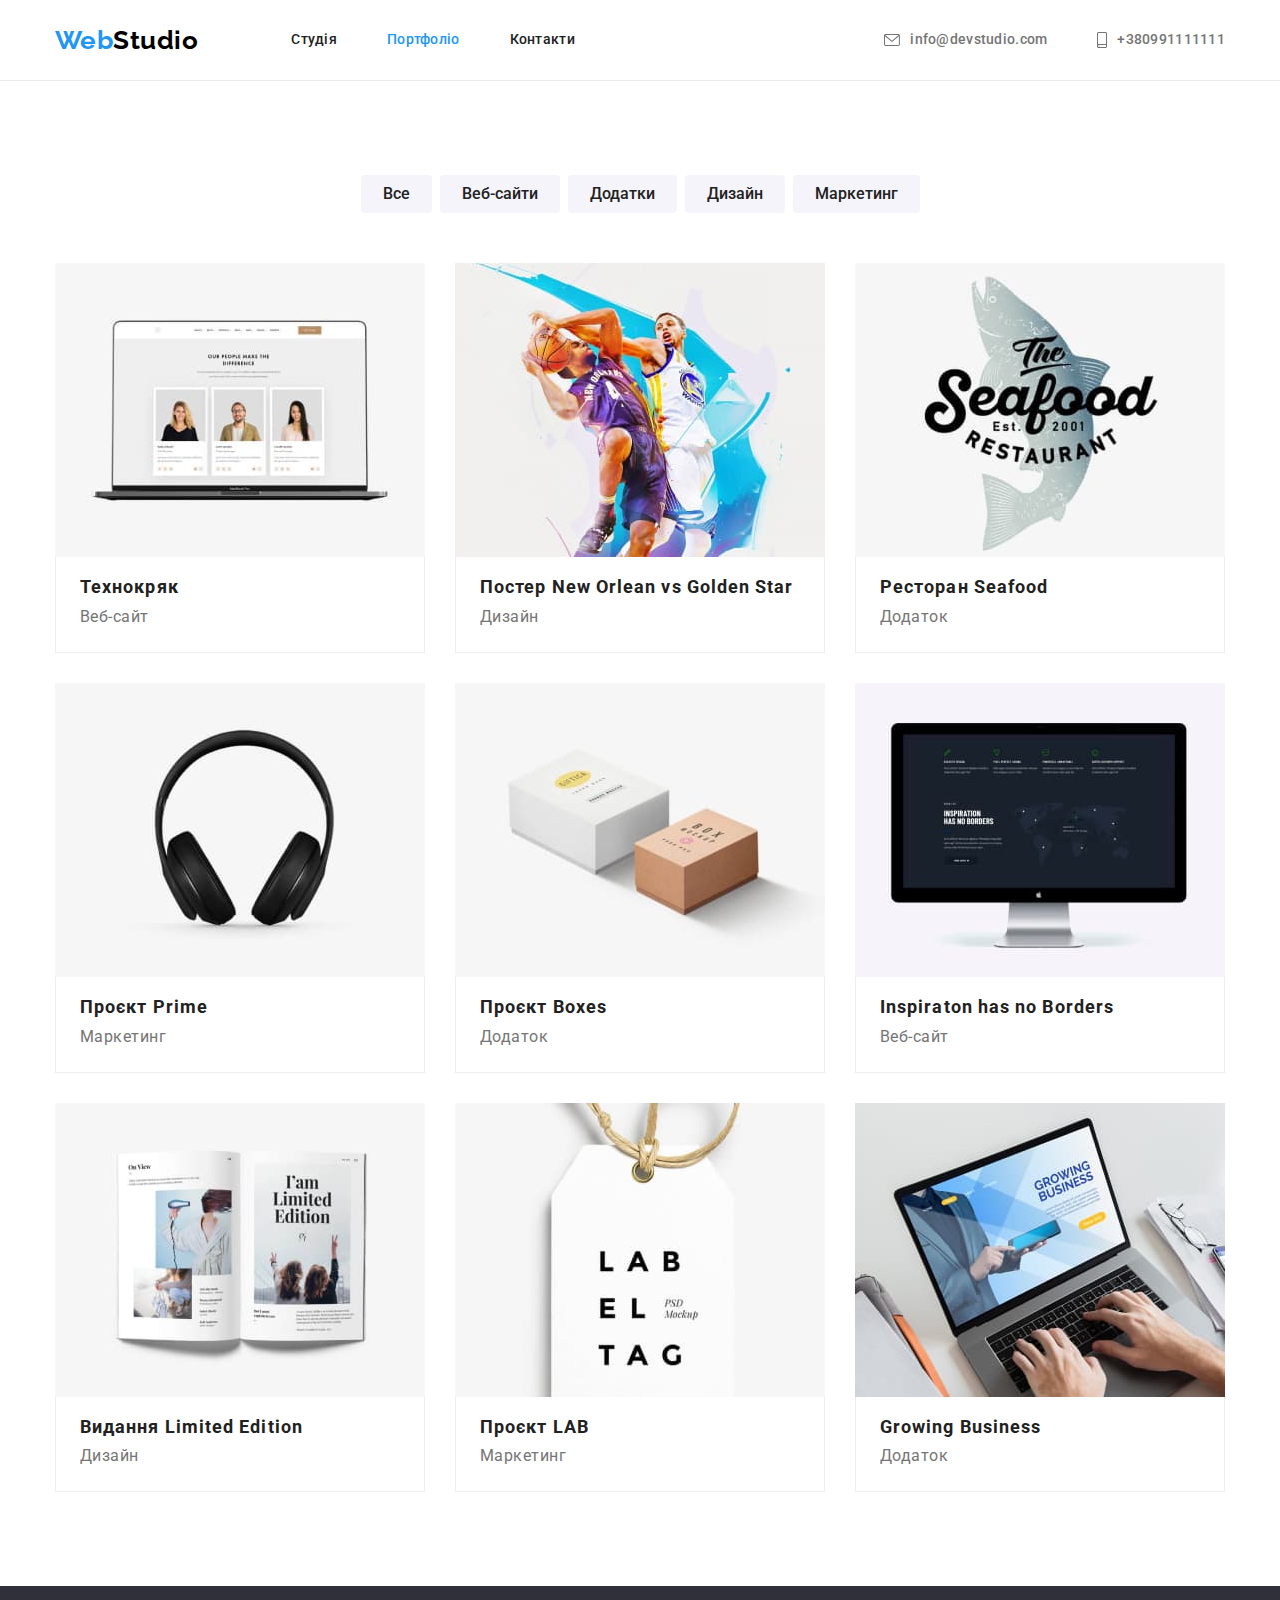
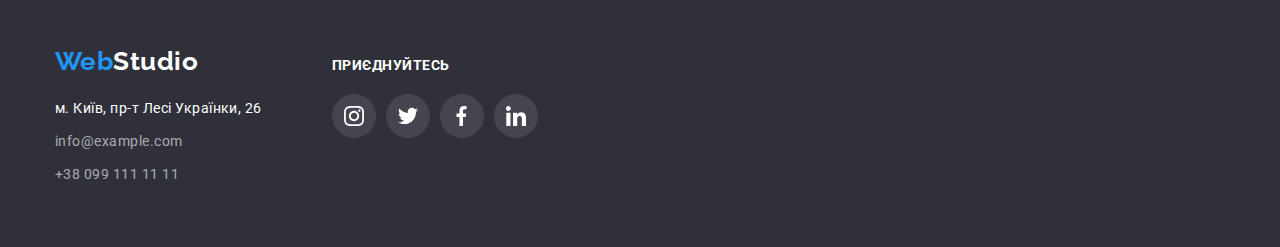
==== portfolio.html @ 83c0028f "1" ====
<!DOCTYPE html>
<html lang="uk">
  <head>
    <meta charset="UTF-8" />
    <meta http-equiv="X-UA-Compatible" content="IE=edge" />
    <meta name="viewport" content="width=device-width, initial-scale=1.0" />
    <title>Document</title>
    <link rel="preconnect" href="https://fonts.googleapis.com" />
    <link rel="preconnect" href="https://fonts.gstatic.com" crossorigin />
    <link
      href="https://fonts.googleapis.com/css2?family=Raleway:wght@400;700&family=Roboto:wght@400;500;700;900&display=swap"
      rel="stylesheet"
    />
    <link
      rel="stylesheet"
      href="https://cdnjs.cloudflare.com/ajax/libs/modern-normalize/1.1.0/modern-normalize.min.css"
    />
    <link rel="stylesheet" href="./css/styles.css" />
  </head>
  <body class="body">
    <!--Шапка-->
    <header class="header">
      <div class="header-block container">
        <nav class="nav">
          <a class="logo" href="./index.html"
            ><span class="logo-main">Web</span>Studio</a
          >
          <ul class="header-list list">
            <li class="header-list-item">
              <a href="./index.html" class="header-link">Студія</a>
            </li>
            <li class="header-list-item">
              <a href="./portfolio.html" class="header-link current"
                >Портфоліо</a
              >
            </li>
            <li class="header-list-item">
              <a href="" class="header-link">Контакти</a>
            </li>
          </ul>
        </nav>
        <ul class="header-seclist list">
          <li class="header-seclist-item">
            <a class="header-site" href="mailto:info@devstudio.com"
              >
              <svg class="header-icon">
                <use href="./img/icons.svg#envelope"></use>
              </svg>info@devstudio.com</a
            >
          </li>
          <li class="header-seclist-item">
            <a class="header-telephone" href="tel:+380991111111"
              >
              <svg class="header-icon-telephone">
                <use href="./img/icons.svg#smartphone"></use>
              </svg>+380991111111</a
            >
          </li>
        </ul>
      </div>
    </header>
    <!--Основа-->
    <main>
      <section class="section">
        <div class="container">
          <h1 class="portfolio">Портфоліо</h1>
          <ul class="portfolio-secbutton list">
            <li class="portfolio-secbutton-item">
              <button class="portfolio-button current" type="button">
                Все
              </button>
            </li>
            <li class="portfolio-secbutton-item">
              <button class="portfolio-button" type="button">Веб-сайти</button>
            </li>
            <li class="portfolio-secbutton-item">
              <button class="portfolio-button" type="button">Додатки</button>
            </li>
            <li class="portfolio-secbutton-item">
              <button class="portfolio-button" type="button">Дизайн</button>
            </li>
            <li class="portfolio-secbutton-item">
              <button class="portfolio-button" type="button">Маркетинг</button>
            </li>
          </ul>
          <ul class="portfolio-list list">
            <li class="portfolio-item">
              <a class="portfolio-link" href=""
                ><img
                  class="img"
                  src="img/img7.jpg"
                  alt="website"
                  width="370"
                />
                <div class="portfolio-block">
                  <h2 class="portfolio-title list">Технокряк</h2>
                  <p class="portfolio-text list">Веб-сайт</p>
                </div>
              </a>
            </li>
            <li class="portfolio-item">
              <a class="portfolio-link" href=""
                ><img
                  class="img"
                  src="img/img8.jpg"
                  alt="basketball"
                  width="370"
                />
                <div class="portfolio-block">
                  <h2 class="portfolio-title list">
                    Постер New Orlean vs Golden Star
                  </h2>
                  <p class="portfolio-text list">Дизайн</p>
                </div>
              </a>
            </li>
            <li class="portfolio-item">
              <a class="portfolio-link" href=""
                ><img class="img" src="img/img9.jpg" alt="fish" width="370" />
                <div class="portfolio-block">
                  <h2 class="portfolio-title list">Ресторан Seafood</h2>
                  <p class="portfolio-text list">Додаток</p>
                </div>
              </a>
            </li>
            <li class="portfolio-item">
              <a class="portfolio-link" href=""
                ><img
                  class="img"
                  src="img/img10.jpg"
                  alt="headphones"
                  width="370"
                />
                <div class="portfolio-block">
                  <h2 class="portfolio-title list">Проєкт Prime</h2>
                  <p class="portfolio-text list">Маркетинг</p>
                </div>
              </a>
            </li>
            <li class="portfolio-item">
              <a class="portfolio-link" href=""
                ><img class="img" src="img/img11.jpg" alt="boxes" width="370" />
                <div class="portfolio-block">
                  <h2 class="portfolio-title list">Проєкт Boxes</h2>
                  <p class="portfolio-text list">Додаток</p>
                </div>
              </a>
            </li>
            <li class="portfolio-item">
              <a class="portfolio-link" href=""
                ><img
                  class="img"
                  src="img/img12.jpg"
                  alt="screen"
                  width="370"
                />
                <div class="portfolio-block">
                  <h2 class="portfolio-title list">
                    Inspiraton has no Borders
                  </h2>
                  <p class="portfolio-text list">Веб-сайт</p>
                </div>
              </a>
            </li>
            <li class="portfolio-item">
              <a class="portfolio-link" href=""
                ><img
                  class="img"
                  src="img/img13.jpg"
                  alt="magazine"
                  width="370"
                />
                <div class="portfolio-block">
                  <h2 class="portfolio-title list">Видання Limited Edition</h2>
                  <p class="portfolio-text list">Дизайн</p>
                </div>
              </a>
            </li>
            <li class="portfolio-item">
              <a class="portfolio-link" href=""
                ><img
                  class="img"
                  src="img/img14.jpg"
                  alt="necklace"
                  width="370"
                />
                <div class="portfolio-block">
                  <h2 class="portfolio-title list">Проєкт LAB</h2>
                  <p class="portfolio-text list">Маркетинг</p>
                </div>
              </a>
            </li>
            <li class="portfolio-item">
              <a class="portfolio-link" href=""
                ><img
                  class="img"
                  src="img/img15.jpg"
                  alt="laptop"
                  width="370"
                />
                <div class="portfolio-block">
                  <h2 class="portfolio-title list">Growing Business</h2>
                  <p class="portfolio-text list">Додаток</p>
                </div>
              </a>
            </li>
          </ul>
        </div>
      </section>
    </main>
    <!--Підвал-->
    <footer class="footer">
      <div class="container footer-sec">
        <div>
          <a class="footer-logo-main" href="./index.html"
            ><span class="footer-logo">Web</span>Studio</a
          >
          <address class="footer-block">
            <ul class="list">
              <li class="footer-list-item">
                <a
                  class="footer-address"
                  href="https://www.google.com/maps/place/%D0%B1%D1%83%D0%BB%D1%8C%D0%B2%D0%B0%D1%80+%D0%9B%D0%B5%D1%81%D1%96+%D0%A3%D0%BA%D1%80%D0%B0%D1%97%D0%BD%D0%BA%D0%B8,+26,+%D0%9A%D0%B8%D1%97%D0%B2,+02000/@50.4265807,30.5361971,17z/data=!3m1!4b1!4m5!3m4!1s0x40d4cf0e033ecbe9:0x57a4dffefec77da0!8m2!3d50.4265807!4d30.5383858"
                  >м. Київ, пр-т Лесі Українки, 26</a
                >
              </li>
              <li class="footer-list-item">
                <a class="footer-link" href="mailto:info@example.com"
                  >info@example.com</a
                >
              </li>
              <li class="footer-list-item">
                <a class="footer-telephone" href="tel:+380991111111"
                  >+38 099 111 11 11</a
                >
              </li>
            </ul>
          </address>
        </div>
        <div class="footer-invitation">
          <p class="footer-invitation-title list">Приєднуйтесь</h4>
          <ul class="icon-title list">
            <li class="list">
              <a class="icon-link" href="">
                <svg class="icon">
                  <use href="./img/icons.svg#instagram"></use>
                </svg>
              </a>
            </li>
            <li class="list">
              <a class="icon-link" href="">
                <svg class="icon">
                  <use href="./img/icons.svg#twitter"></use>
                </svg>
              </a>
            </li>
            <li class="list">
              <a class="icon-link" href="">
                <svg class="icon">
                  <use href="./img/icons.svg#facebook"></use>
                </svg>
              </a>
            </li>
            <li class="list">
              <a class="icon-link list" href="">
                <svg class="icon">
                  <use href="./img/icons.svg#linkedin"></use>
                </svg>
              </a>
            </li>
          </ul>
        </div>
      </div>
    </footer>
  </body>
</html>
---- css/styles.css ----
:root {
    --primary-bg-color: #FFFFFF;
    --secondary-bg-color: #F5F5F5;
    --thirdy-bg-color: #F5F4FA;
    --accent-bg-color: #2F303A;
    --primary-text-color: #000000;
    --secondary-text-color: #212121;
    --thirdy-text-color: #757575;
    --accent-text-color: #2196F3;
    --white-transparency: color rgba(255, 255, 255, 0.6);
    --white-color: #fff;
    --line-color: #ececec;
    --border-color: #eee;
    --border-dec-color: #AFB1B8;
    --hero-bg-color: #c4c4c4;
}


/* Основний колір тексту #000000 */

/* Другорядний колір тексту #212121 */

/* Акцентивний колір тексту #2196F3 */

/* Третьорядний колір тексту #757575 */

/* Білий з прозорістю 60% #000000 */

/* Колір фону основний білий #FFFFFF */

/* Колір фону другорядний білий #F5F5F5 */

/* Колір фону третьорядний білий ##F5F4FA */

/* Колір фону кольоровий #2F303A */

/* Колір лінії хедеру #ECECEC */

/* Studio CSS */

h1, h2, h3, h4, h5, h6, p {
    margin: 0
}


.list {
    list-style: none;
    margin: 0px;
    padding: 0px;
}

.container {
    width: 1200px;
    margin: 0 auto;
    margin-left: auto;
    margin-right: auto;
    padding-left: 15px;
    padding-right: 15px;
}

.section {
    padding-top: 94px;
    padding-bottom: 94px;
}

.section-employment, .section-clients {}

.body {
    background-color: var(--primary-bg-color);
    color: var(--primary-text-color);
    font-family: Roboto, sans-serif;
    letter-spacing: 0.03em;
}



/* header */

.header {
    background-color: var(--primary-bg-color);
    border-bottom: 1px solid var(--line-color);
}

.header-block {
    display: flex;
    align-items: center;
}

.nav {
    display: flex;
    align-items: center;
    color: var(--secondary-text-color);
}

.header-list {
    display: flex;
    margin-left: 93px;
}

.header-list-item {}

.header-list-item:not(:last-child) {
    margin-right: 50px;
}


.header-list link {

    color: var(--secondary-text-color);
}

.header-list .link:hover,
.header-list .link:focus,
.header-list .link:active {
    color: var(--accent-text-color);
}

.header-list .current {
    color: var(--accent-text-color)
}

.logo-main {
    color: var(--accent-text-color);
    font-family: Raleway, sans-serif;
    font-weight: 700;
    font-size: 26px;
    line-height: 1.19;
    text-decoration: none;
}

.logo {
    color: var(--primary-text-color);
    font-family: Raleway, sans-serif;
    font-weight: 700;
    font-size: 26px;
    line-height: 1.19;
    text-decoration: none;
}

.header-link {
    display: block;
    padding-top: 32px;
    padding-bottom: 32px;

    font-weight: 500;
    font-size: 14px;
    line-height: 1.14;
    letter-spacing: 0.02em;
    text-decoration: none;
    color: var(--secondary-text-color);

}

.header-link:hover,
.header-link:focus,
.header-link:active {
    color: var(--accent-text-color);
}



.header-seclist {
    display: flex;
    margin-left: auto;

}


.header-seclist-item:not(:last-child) {
    margin-right: 50px;
    display: flex;
}

.header-seclist-item {}

.header-site {
    display: flex;
    padding-top: 32px;
    padding-bottom: 32px;

    color: var(--thirdy-text-color);
    font-weight: 500;
    font-size: 14px;
    line-height: 1.14;
    letter-spacing: 0.02em;
    text-decoration: none;
    align-items: center;
}

.header-site:hover,
.header-site:focus,
.header-site:active {
    color: var(--accent-text-color);
}


.header-telephone {
    display: flex;
    padding-top: 32px;
    padding-bottom: 32px;

    color: var(--thirdy-text-color);
    font-weight: 500;
    font-size: 14px;
    line-height: 1.14;
    letter-spacing: 0.02em;
    text-decoration: none;
    align-items: center;
}

.header-telephone:hover,
.header-telephone:active {
    color: var(--accent-text-color);
}


.header-icon {
    width: 16px;
    height: 12px;
    margin-right: 10px;
    fill: currentColor;
}

.header-icon-telephone {
    width: 10px;
    height: 16px;
    margin-right: 10px;
    fill: currentColor;
}

.header-icon:hover,
.header-icon:active {
    fill: currentColor;
}

.header-icon-telephone:hover,
.header-icon-telephone:active {
    fill: currentColor;
}

/* main */
/* General */

.general {
    text-align: center;
    padding-top: 200px;
    padding-bottom: 200px;
    margin-left: auto;
    margin-right: auto;
    max-width: 1600px;
    height: 600px;
    background-color: var(--hero-bg-color);
    background-repeat: no-repeat;
    background-position: center;
    background-size: cover;
    background-image:
        linear-gradient(to right,
            rgba(47, 48, 58, 0.4),
            rgba(47, 48, 58, 0.4)),
        url("../img/mainimg.jpg");
}

.general-title {
    color: var(--white-color);
    font-weight: 900;
    font-size: 44px;
    line-height: 1.36;
    text-align: center;
    letter-spacing: 0.06em;
    text-transform: uppercase;
    margin-bottom: 30px;
    margin-top: 0;
}

.general-button {
    background-color: var(--accent-text-color);
    color: var(--white-color);
    font-weight: 700;
    font-size: 16px;
    line-height: 1.67;
    display: flex;
    align-items: center;
    text-align: center;
    letter-spacing: 0.06em;
    cursor: pointer;
    border-radius: 4px;
    padding: 10px 32px;
    display: inline-block;
    text-align: center;
    border: solid 1px transparent;
}

/* Features */

.features {}

.features-title {
    display: none;
}

.features-list {
    display: flex;
}

.features-list-item {
    width: 270px;
    margin-right: 30px;
}

.features-list-item:last-child {
    margin-bottom: 0px;
    margin-right: 0px;
}

.features-img {
    display: flex;
    width: 270px;
    height: 120px;
    margin-bottom: 30px;
    justify-content: center;
    align-items: center;
    background-color: var(--thirdy-bg-color);
}

.features-icon {
    display: block;
    width: 70px;
    height: 70px;
}



.features-list-title {
    color: var(--secondary-text-color);
    font-weight: 700;
    font-size: 14px;
    line-height: 1.14;
    text-transform: uppercase;
    margin-bottom: 10px;
}

.features-list-text {
    color: var(--thirdy-text-color);
    font-weight: 400;
    font-size: 14px;
    line-height: 1.71;
}

/* Сфери зайнятості */

.field-employment {}

.field-employment-title {
    color: var(--secondary-text-color);
    font-weight: 700;
    font-size: 36px;
    line-height: 1.17;
    text-align: center;
    margin-bottom: 50px;
    margin-top: 0px;
    padding-top: 0px;
}

.field-employment-list {
    display: flex;
    justify-content: space-between;
}

.field-employment-item {}

.field-employment-link {}

/* Komanda */

.team {
    background-color: var(--thirdy-bg-color);
}

.team-title {
    color: var(--secondary-text-color);
    font-weight: 700;
    font-size: 36px;
    line-height: 1.17;
    text-align: center;
    margin-bottom: 50px;
    margin-top: 0px;

}

.team-list {
    display: flex;
}

.team-item {
    background-color: var(--white-color);
    width: 270px;
    box-shadow: 0px 1px 3px 0px rgba(0, 0, 0, 0.3);
    border-radius: 4px;
}

.team-item:not(:last-child) {
    margin-right: 30px;
}

.img {
    display: block;
    max-width: 100%;
    height: auto;
}

.team-person {
    color: var(--secondary-text-color);
    font-weight: 500;
    font-size: 16px;
    line-height: 1.19;
    text-align: center;
    margin-top: 30px;
    margin-bottom: 10px;
}

.team-text {
    color: var(--thirdy-text-color);
    font-weight: 400;
    font-size: 16px;
    line-height: 1.19;
    text-align: center;
    margin-bottom: 16px;
}

.icon-list {
    display: flex;
    margin-bottom: 30px;
}

.icon-list-item:first-child {
    margin-left: 32px;
}

.icon-list-item {
    display: flex;
    fill: var(--white-color);
    justify-content: center;
    align-items: center;
    margin-right: 10px;

}

.icon-list-item:last-child {
    margin-right: 0px;
}

.team-icon-link {
    display: flex;
    width: 44px;
    height: 44px;
    fill: var(--white-color);
    border-radius: 50%;
    justify-content: center;
    align-items: center;
    color: var(--border-dec-color);

}

.team-icon-link:(:last-child) {
    margin-right: 0px;
}


.team-icon-link:hover,
.team-icon-link:active {
    color: var(--white-color);
    background-color: var(--accent-text-color);
}


.team-icon {
    display: block;
    fill: currentColor;
    width: 20px;
    height: 20px;
}

/* постійні клієнти */

.clients-title {
    font-weight: 700;
    font-size: 36px;
    line-height: 1.17;
    text-align: center;
    margin-bottom: 50px;
}

.clients-list {
    display: flex;
}

.clients-list-item {
    width: 170px;
    height: 92px;
}

.clients-list-item:not(:last-child) {
    margin-right: 30px;
}

.clients-link {
    display: flex;
    width: 100%;
    height: 100%;
    justify-content: center;
    align-items: center;
    fill: var(--border-dec-color);
    border: 1px solid var(--border-dec-color);
    border-radius: 4px;
    color: var(--border-dec-color)
}

.clients-link:hover,
.clients-link:active {
    fill: var(--accent-text-color);
    border: 1px solid var(--accent-text-color);
    color: var(--accent-text-color);
}


.clients-icon {
    width: 106px;
    height: 60px;
    fill: currentColor;
}

/* Футер */

.footer {
    background-color: var(--accent-bg-color);
    margin: auto;
    padding-top: 60px;
    padding-bottom: 60px;
}

.footer-sec {
    display: flex;
    align-items: baseline;
}

.footer-logo-main {
    color: var(--white-color);
    font-family: Raleway, sans-serif;
    font-weight: 700;
    font-size: 26px;
    line-height: 1.19;
    text-decoration: none;
    display: block;
}

.footer-logo {
    color: var(--accent-text-color);
    font-family: Raleway, sans-serif;
    font-weight: 700;
    font-size: 26px;
    line-height: 1.19;
    text-decoration: none;
}

.footer-block {
    margin-top: 20px;
    display: block;
}

.footer-list-item:not(:last-child) {
    margin-bottom: 9px;
}

.footer-address {
    color: var(--white-color);
    font-weight: 400;
    font-style: normal;
    font-size: 14px;
    line-height: 1.71;
    text-decoration: none;
}

.footer-address:hover,
.footer-address:focus,
.footer-address:active {
    color: var(--accent-text-color);
}

.footer-link {
    color: rgba(255, 255, 255, 0.6);
    font-style: normal;
    font-weight: 400;
    font-size: 14px;
    line-height: 1.71;
    text-decoration: none;
}

.footer-link:hover,
.footer-link:focus,
.footer-link:active {
    color: var(--accent-text-color);
}

.footer-telephone {
    color: rgba(255, 255, 255, 0.6);
    font-style: normal;
    font-weight: 400;
    font-size: 14px;
    line-height: 1.71;
    text-decoration: none;
}

.footer-telephone:hover,
.footer-telephone:focus,
.footer-telephone:active {
    color: var(--accent-text-color);
}

.footer-invitation {
    display: block;

    margin-left: 70px;

}


.footer-invitation-title {
    font-family: 'Roboto';
    font-style: normal;
    font-weight: 700;
    font-size: 14px;
    line-height: 1.14;
    text-transform: uppercase;
    color: var(--white-color);
    margin-bottom: 20px;
}

.icon-title {
    display: flex;
}

.icon-link {
    display: flex;
    width: 44px;
    height: 44px;
    fill: var(--white-color);
    border-radius: 50%;
    margin-right: 10px;
    background-color: rgba(255, 255, 255, 0.1);
    justify-content: center;
    align-items: center;

}

.icon {
    display: block;
    fill: var(--white-color);
    width: 20px;
    height: 20px;
}

.icon-link:hover,
.icon-link:active {
    background-color: var(--accent-text-color);
}

.icon:(:last-child) {
    margin-right: 0px;
}

.icon-list-item {}

.icon-link:not(:last-child) {
    margin-right: 10px;
}

/* Portfolio CSS */

.portfolio-button {
    color: var(--secondary-text-color);
    background-color: var(--thirdy-bg-color);
    font-weight: 500;
    font-size: 16px;
    line-height: 1.63;
    text-align: center;
    cursor: pointer;
    border-radius: 4px;
    border: transparent;
    padding: 6px 22px;

}

.portfolio-button:hover,
.portfolio-button:focus,
.portfolio-button:active {
    color: var(--white-color);
    background-color: var(--accent-text-color);
    box-shadow: 0px 4px 4px 0px rgba(0, 0, 0, 0.25);
}

.portfolio-secbutton {
    display: flex;
    justify-content: center;
    margin-bottom: 50px;
}

.portfolio-secbutton-item:not(:last-child) {
    margin-right: 8px;
}

.portfolio-secbutton-item {}

.portfolio-list {
    display: flex;
    flex-wrap: wrap;
}

.portfolio-item {
    margin-bottom: 30px;
    margin-right: 30px;

}

.portfolio-item:nth-child(3n) {
    margin-right: 0px;
}

.portfolio-item:nth-last-child(-n+3) {
    margin-bottom: 0px;
}

.portfolio-link {
    text-decoration: none;
    display: block;
}

.portfolio-link:hover,
.portfolio-link:focus {
    box-shadow: 0px 4px 4px 0px rgba(0, 0, 0, 0.25);
}


.portfolio-title {
    color: var(--secondary-text-color);
    text-decoration: none;
    font-style: normal;
    font-weight: 700;
    font-size: 18px;
    line-height: 1.5x;
    letter-spacing: 0.06em;
    margin-bottom: 4px;
}

.portfolio-text {
    color: var(--thirdy-text-color);
    text-decoration: none;
    font-style: normal;
    font-weight: 400;
    font-size: 16px;
    line-height: 1.88;
}

.portfolio-block {
    border-left: 1px solid var(--border-color);
    border-right: 1px solid var(--border-color);
    border-bottom: 1px solid var(--border-color);
    background-color: var(--primary-bg-color);
    padding: 20px 24px;
}

.portfolio {
    display: none;
    margin-bottom: 34px;
}
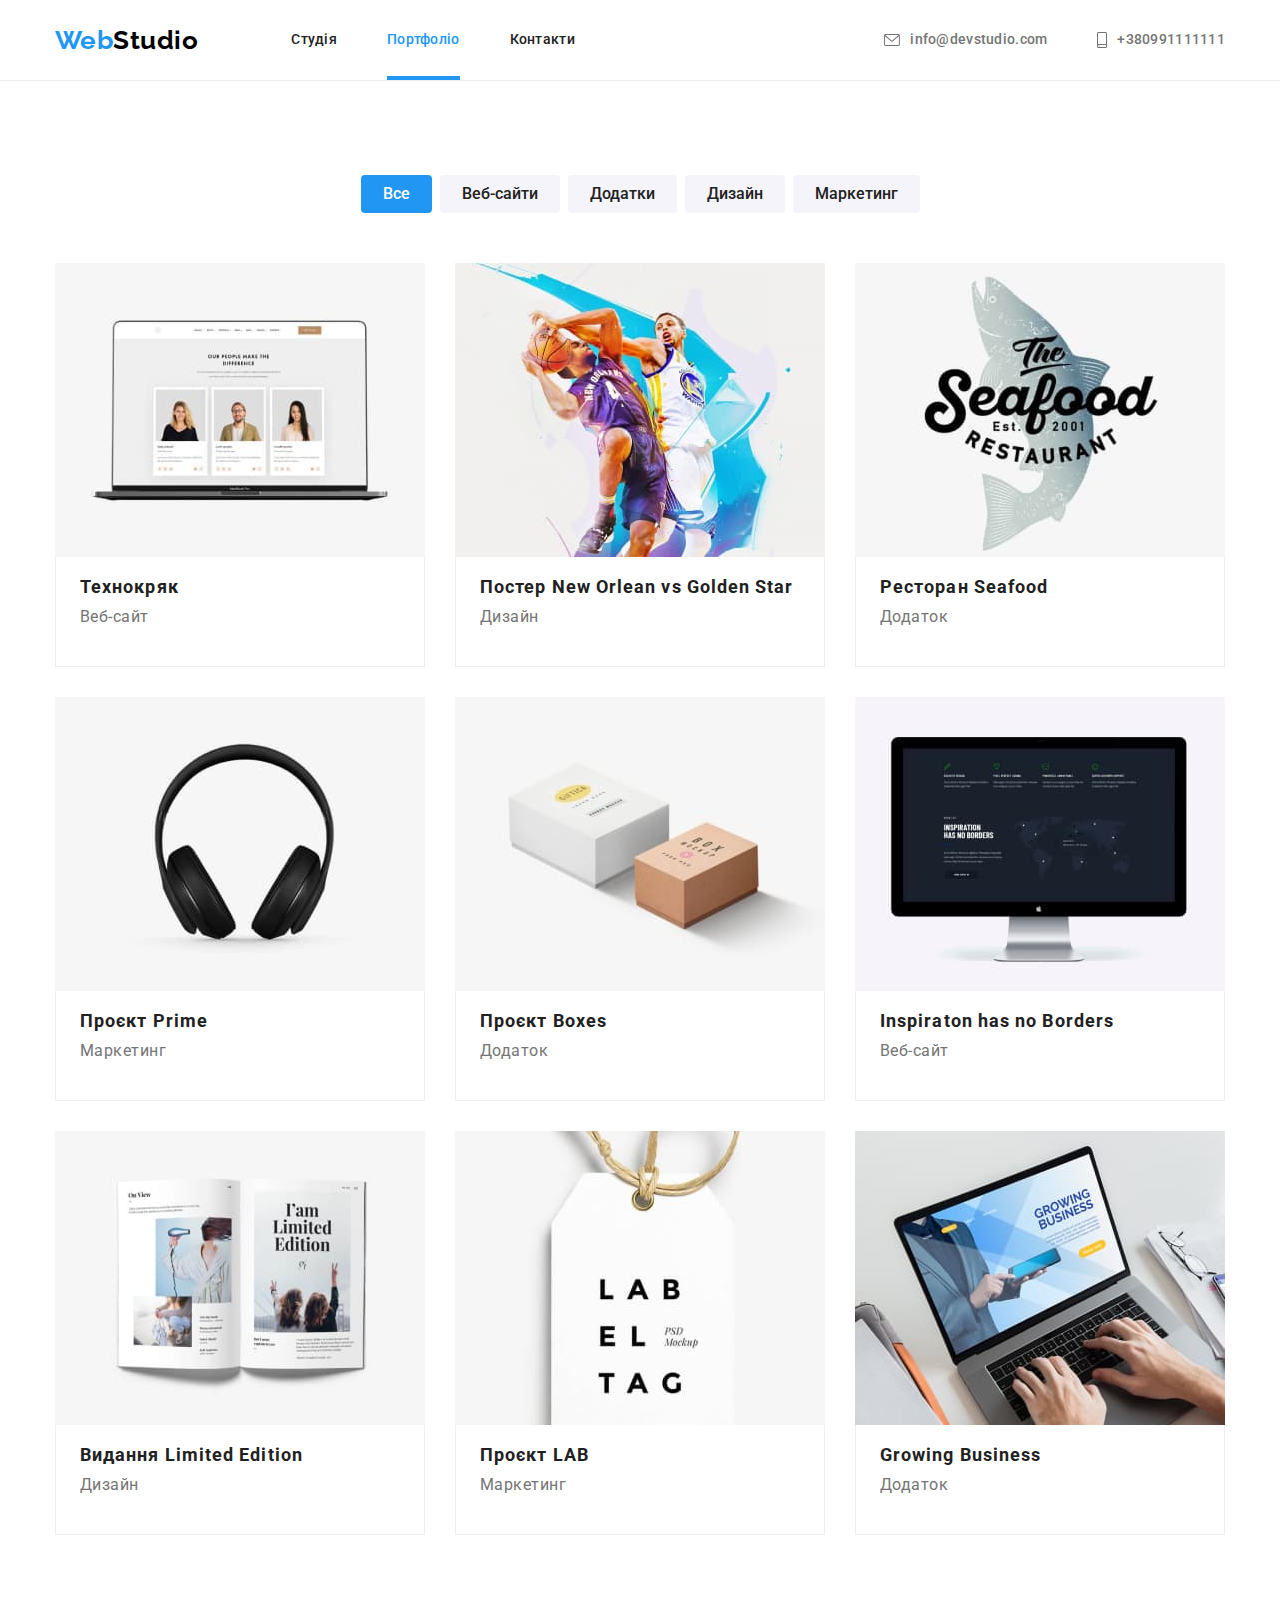
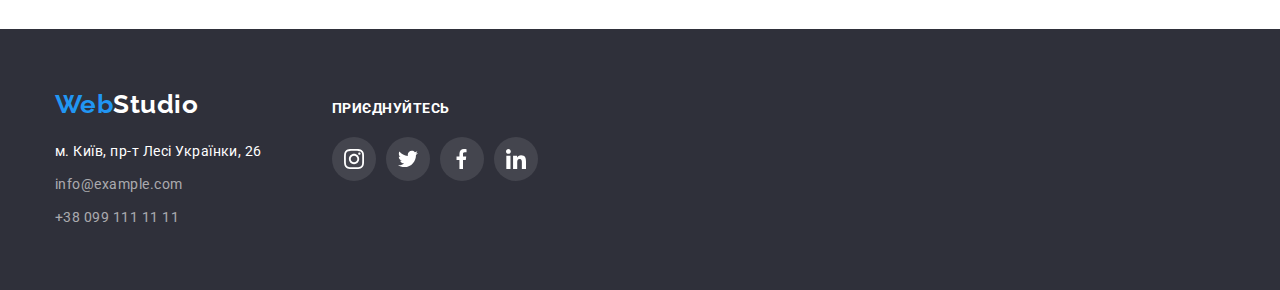
==== commit bd1f6102: "13.10" ====
--- a/portfolio.html
+++ b/portfolio.html
@@ -66,7 +66,7 @@
           <h1 class="portfolio">Портфоліо</h1>
           <ul class="portfolio-secbutton list">
             <li class="portfolio-secbutton-item">
-              <button class="portfolio-button current" type="button">
+              <button class="current-button portfolio-button " type="button">
                 Все
               </button>
             </li>
@@ -86,12 +86,17 @@
           <ul class="portfolio-list list">
             <li class="portfolio-item">
               <a class="portfolio-link" href=""
-                ><img
+                >
+                <div class="portfolio-overlay">
+                <img
                   class="img"
                   src="img/img7.jpg"
                   alt="website"
                   width="370"
-                />
+                /></div>
+                <div class="portfolio-under">
+                  <p class="portfolio-under-text">Ресурс пропонує комплексні пропозиції з різним рівнем функціоналу та сервісів. Все це дозволить відвідувачу отримати вичерпні відомості про компанію чи приватну особу.</p>
+                </div>
                 <div class="portfolio-block">
                   <h2 class="portfolio-title list">Технокряк</h2>
                   <p class="portfolio-text list">Веб-сайт</p>
@@ -106,6 +111,9 @@
                   alt="basketball"
                   width="370"
                 />
+                <div class="portfolio-under">
+                  <p class="portfolio-under-text"></p>
+                </div>
                 <div class="portfolio-block">
                   <h2 class="portfolio-title list">
                     Постер New Orlean vs Golden Star
@@ -117,6 +125,9 @@
             <li class="portfolio-item">
               <a class="portfolio-link" href=""
                 ><img class="img" src="img/img9.jpg" alt="fish" width="370" />
+                <div class="portfolio-under">
+                  <p class="portfolio-under-text"></p>
+                </div>
                 <div class="portfolio-block">
                   <h2 class="portfolio-title list">Ресторан Seafood</h2>
                   <p class="portfolio-text list">Додаток</p>
@@ -131,6 +142,9 @@
                   alt="headphones"
                   width="370"
                 />
+                <div class="portfolio-under">
+                  <p class="portfolio-under-text"></p>
+                </div>
                 <div class="portfolio-block">
                   <h2 class="portfolio-title list">Проєкт Prime</h2>
                   <p class="portfolio-text list">Маркетинг</p>
@@ -140,6 +154,9 @@
             <li class="portfolio-item">
               <a class="portfolio-link" href=""
                 ><img class="img" src="img/img11.jpg" alt="boxes" width="370" />
+                <div class="portfolio-under">
+                  <p class="portfolio-under-text"></p>
+                </div>
                 <div class="portfolio-block">
                   <h2 class="portfolio-title list">Проєкт Boxes</h2>
                   <p class="portfolio-text list">Додаток</p>
@@ -154,6 +171,9 @@
                   alt="screen"
                   width="370"
                 />
+                <div class="portfolio-under">
+                  <p class="portfolio-under-text"></p>
+                </div>
                 <div class="portfolio-block">
                   <h2 class="portfolio-title list">
                     Inspiraton has no Borders
@@ -170,6 +190,9 @@
                   alt="magazine"
                   width="370"
                 />
+                <div class="portfolio-under">
+                  <p class="portfolio-under-text"></p>
+                </div>
                 <div class="portfolio-block">
                   <h2 class="portfolio-title list">Видання Limited Edition</h2>
                   <p class="portfolio-text list">Дизайн</p>
@@ -184,6 +207,9 @@
                   alt="necklace"
                   width="370"
                 />
+                <div class="portfolio-under">
+                  <p class="portfolio-under-text"></p>
+                </div>
                 <div class="portfolio-block">
                   <h2 class="portfolio-title list">Проєкт LAB</h2>
                   <p class="portfolio-text list">Маркетинг</p>
@@ -198,6 +224,9 @@
                   alt="laptop"
                   width="370"
                 />
+                <div class="portfolio-under">
+                  <p class="portfolio-under-text"></p>
+                </div>
                 <div class="portfolio-block">
                   <h2 class="portfolio-title list">Growing Business</h2>
                   <p class="portfolio-text list">Додаток</p>
--- a/css/styles.css
+++ b/css/styles.css
@@ -42,6 +42,11 @@
     margin: 0
 }
 
+.is-hidden {
+    visibility: hidden;
+    opacity: 0;
+    pointer-events: none;
+}
 
 .list {
     list-style: none;
@@ -72,6 +77,20 @@
     letter-spacing: 0.03em;
 }
 
+.current::after {
+    position: absolute;
+    content: "";
+
+    display: block;
+    width: 100%;
+    height: 4px;
+    left: 0;
+    bottom: 0;
+    background-color: var(--accent-text-color);
+    transition: 250ms cubic-bezier(0.4, 0, 0.2, 1);
+    opacity: 1;
+}
+
 
 
 /* header */
@@ -92,6 +111,8 @@
     color: var(--secondary-text-color);
 }
 
+
+
 .header-list {
     display: flex;
     margin-left: 93px;
@@ -107,17 +128,20 @@
 .header-list link {
 
     color: var(--secondary-text-color);
+
 }
 
 .header-list .link:hover,
 .header-list .link:focus,
 .header-list .link:active {
     color: var(--accent-text-color);
+    transition: 250ms cubic-bezier(0.4, 0, 0.2, 1);
 }
 
 .header-list .current {
     color: var(--accent-text-color)
 }
+
 
 .logo-main {
     color: var(--accent-text-color);
@@ -138,6 +162,8 @@
 }
 
 .header-link {
+    position: relative;
+
     display: block;
     padding-top: 32px;
     padding-bottom: 32px;
@@ -155,14 +181,12 @@
 .header-link:focus,
 .header-link:active {
     color: var(--accent-text-color);
-}
-
-
+    transition: 250ms cubic-bezier(0.4, 0, 0.2, 1);
+}
 
 .header-seclist {
     display: flex;
     margin-left: auto;
-
 }
 
 
@@ -191,6 +215,7 @@
 .header-site:focus,
 .header-site:active {
     color: var(--accent-text-color);
+    transition: 250ms cubic-bezier(0.4, 0, 0.2, 1);
 }
 
 
@@ -211,6 +236,7 @@
 .header-telephone:hover,
 .header-telephone:active {
     color: var(--accent-text-color);
+    transition: 250ms cubic-bezier(0.4, 0, 0.2, 1);
 }
 
 
@@ -231,17 +257,20 @@
 .header-icon:hover,
 .header-icon:active {
     fill: currentColor;
+    transition: 250ms cubic-bezier(0.4, 0, 0.2, 1);
 }
 
 .header-icon-telephone:hover,
 .header-icon-telephone:active {
     fill: currentColor;
+    transition: 250ms cubic-bezier(0.4, 0, 0.2, 1);
 }
 
 /* main */
 /* General */
 
 .general {
+
     text-align: center;
     padding-top: 200px;
     padding-bottom: 200px;
@@ -273,6 +302,7 @@
 }
 
 .general-button {
+    position: relative;
     background-color: var(--accent-text-color);
     color: var(--white-color);
     font-weight: 700;
@@ -290,6 +320,50 @@
     border: solid 1px transparent;
 }
 
+.backdrop {
+    position: fixed;
+    top: 0;
+    left: 0;
+    width: 100%;
+    height: 100%;
+    background-color: rgba(0, 0, 0, 0.5);
+    visibility: visible;
+    transition: 250ms cubic-bezier(0.4, 0, 0.2, 1);
+    z-index: 2;
+
+}
+
+.modal {
+    position: absolute;
+    top: 50%;
+    left: 50%;
+    transform: translate(-50%, -50%);
+    width: 528px;
+    height: 581px;
+    background-color: var(--primary-bg-color);
+    border-radius: 4px;
+    box-shadow: 0px 1px 3px rgba(0, 0, 0, 0.12), 0px 1px 1px rgba(0, 0, 0, 0.14), 0px 2px 1px rgba(0, 0, 0, 0.2);
+}
+
+.general-button-close {
+    position: absolute;
+    right: 8px;
+    top: 8px;
+    border-radius: 50%;
+    border: 1px solid rgba(0, 0, 0, 0.1);
+    padding: 0;
+}
+
+.general-icon {
+    display: flex;
+    justify-content: center;
+    align-content: center;
+    width: 30px;
+    height: 30px;
+    scale: 0.61;
+}
+
+
 /* Features */
 
 .features {}
@@ -368,7 +442,43 @@
 
 .field-employment-item {}
 
-.field-employment-link {}
+.field-employment-link {
+    position: relative;
+}
+
+.field-employment-link:hover .field-employment-text {
+    opacity: 1;
+    transition: 250ms cubic-bezier(0.4, 0, 0.2, 1);
+}
+
+.field-employment-trantitle {
+    display: flex;
+    position: absolute;
+    transform: translate(-50%, 0);
+    left: 50%;
+    bottom: 0;
+    height: 70px;
+    width: 370px;
+
+}
+
+.field-employment-text {
+    display: flex;
+    align-items: center;
+    justify-content: center;
+    width: 100%;
+
+    font-family: 'Roboto';
+    font-weight: 700;
+    font-size: 14px;
+    line-height: 1.14;
+    text-transform: uppercase;
+    color: var(--white-color);
+    background-color: rgba(47, 48, 58, 0.8);
+    opacity: 0;
+
+}
+
 
 /* Komanda */
 
@@ -470,6 +580,7 @@
 .team-icon-link:active {
     color: var(--white-color);
     background-color: var(--accent-text-color);
+    transition: 250ms cubic-bezier(0.4, 0, 0.2, 1);
 }
 
 
@@ -520,6 +631,7 @@
     fill: var(--accent-text-color);
     border: 1px solid var(--accent-text-color);
     color: var(--accent-text-color);
+    transition: 250ms cubic-bezier(0.4, 0, 0.2, 1);
 }
 
 
@@ -584,6 +696,7 @@
 .footer-address:focus,
 .footer-address:active {
     color: var(--accent-text-color);
+    transition: 250ms cubic-bezier(0.4, 0, 0.2, 1);
 }
 
 .footer-link {
@@ -599,6 +712,7 @@
 .footer-link:focus,
 .footer-link:active {
     color: var(--accent-text-color);
+    transition: 250ms cubic-bezier(0.4, 0, 0.2, 1);
 }
 
 .footer-telephone {
@@ -614,6 +728,7 @@
 .footer-telephone:focus,
 .footer-telephone:active {
     color: var(--accent-text-color);
+    transition: 250ms cubic-bezier(0.4, 0, 0.2, 1);
 }
 
 .footer-invitation {
@@ -662,6 +777,7 @@
 .icon-link:hover,
 .icon-link:active {
     background-color: var(--accent-text-color);
+    transition: 250ms cubic-bezier(0.4, 0, 0.2, 1);
 }
 
 .icon:(:last-child) {
@@ -675,6 +791,9 @@
 }
 
 /* Portfolio CSS */
+
+
+
 
 .portfolio-button {
     color: var(--secondary-text-color);
@@ -696,12 +815,18 @@
     color: var(--white-color);
     background-color: var(--accent-text-color);
     box-shadow: 0px 4px 4px 0px rgba(0, 0, 0, 0.25);
+    transition: 250ms cubic-bezier(0.4, 0, 0.2, 1);
 }
 
 .portfolio-secbutton {
     display: flex;
     justify-content: center;
     margin-bottom: 50px;
+}
+
+.portfolio-secbutton .current-button {
+    color: var(--white-color);
+    background-color: var(--accent-text-color);
 }
 
 .portfolio-secbutton-item:not(:last-child) {
@@ -718,8 +843,11 @@
 .portfolio-item {
     margin-bottom: 30px;
     margin-right: 30px;
-
-}
+    position: relative;
+
+
+}
+
 
 .portfolio-item:nth-child(3n) {
     margin-right: 0px;
@@ -729,15 +857,60 @@
     margin-bottom: 0px;
 }
 
+
 .portfolio-link {
     text-decoration: none;
+    position: relative;
     display: block;
+
 }
 
 .portfolio-link:hover,
 .portfolio-link:focus {
     box-shadow: 0px 4px 4px 0px rgba(0, 0, 0, 0.25);
-}
+    transition: 250ms cubic-bezier(0.4, 0, 0.2, 1);
+
+}
+
+
+.portfolio-link:hover .portfolio-under {
+    opacity: 1;
+    transform: translateY(-100%);
+    transition: 250ms cubic-bezier(0.4, 0, 0.2, 1);
+
+}
+
+.portfolio-overlay {
+    overflow: hidden;
+    z-index: 1;
+}
+
+.portfolio-under {
+    position: absolute;
+    opacity: 0;
+    transform: translateY(0);
+
+    width: 370px;
+    height: 294px;
+    left: 0;
+    opacity: 0;
+    background-color: rgba(33, 105, 243, 0.9);
+
+}
+
+.portfolio-under-text {
+    margin-top: 63px;
+    margin-bottom: 63px;
+    margin-left: 24px;
+    margin-right: 24px;
+
+    font-weight: 400;
+    font-size: 18px;
+    line-height: 1.56;
+    color: var(--white-color);
+
+}
+
 
 
 .portfolio-title {
@@ -749,6 +922,8 @@
     line-height: 1.5x;
     letter-spacing: 0.06em;
     margin-bottom: 4px;
+
+
 }
 
 .portfolio-text {
@@ -766,6 +941,11 @@
     border-bottom: 1px solid var(--border-color);
     background-color: var(--primary-bg-color);
     padding: 20px 24px;
+    height: 110px;
+
+
+
+
 }
 
 .portfolio {
